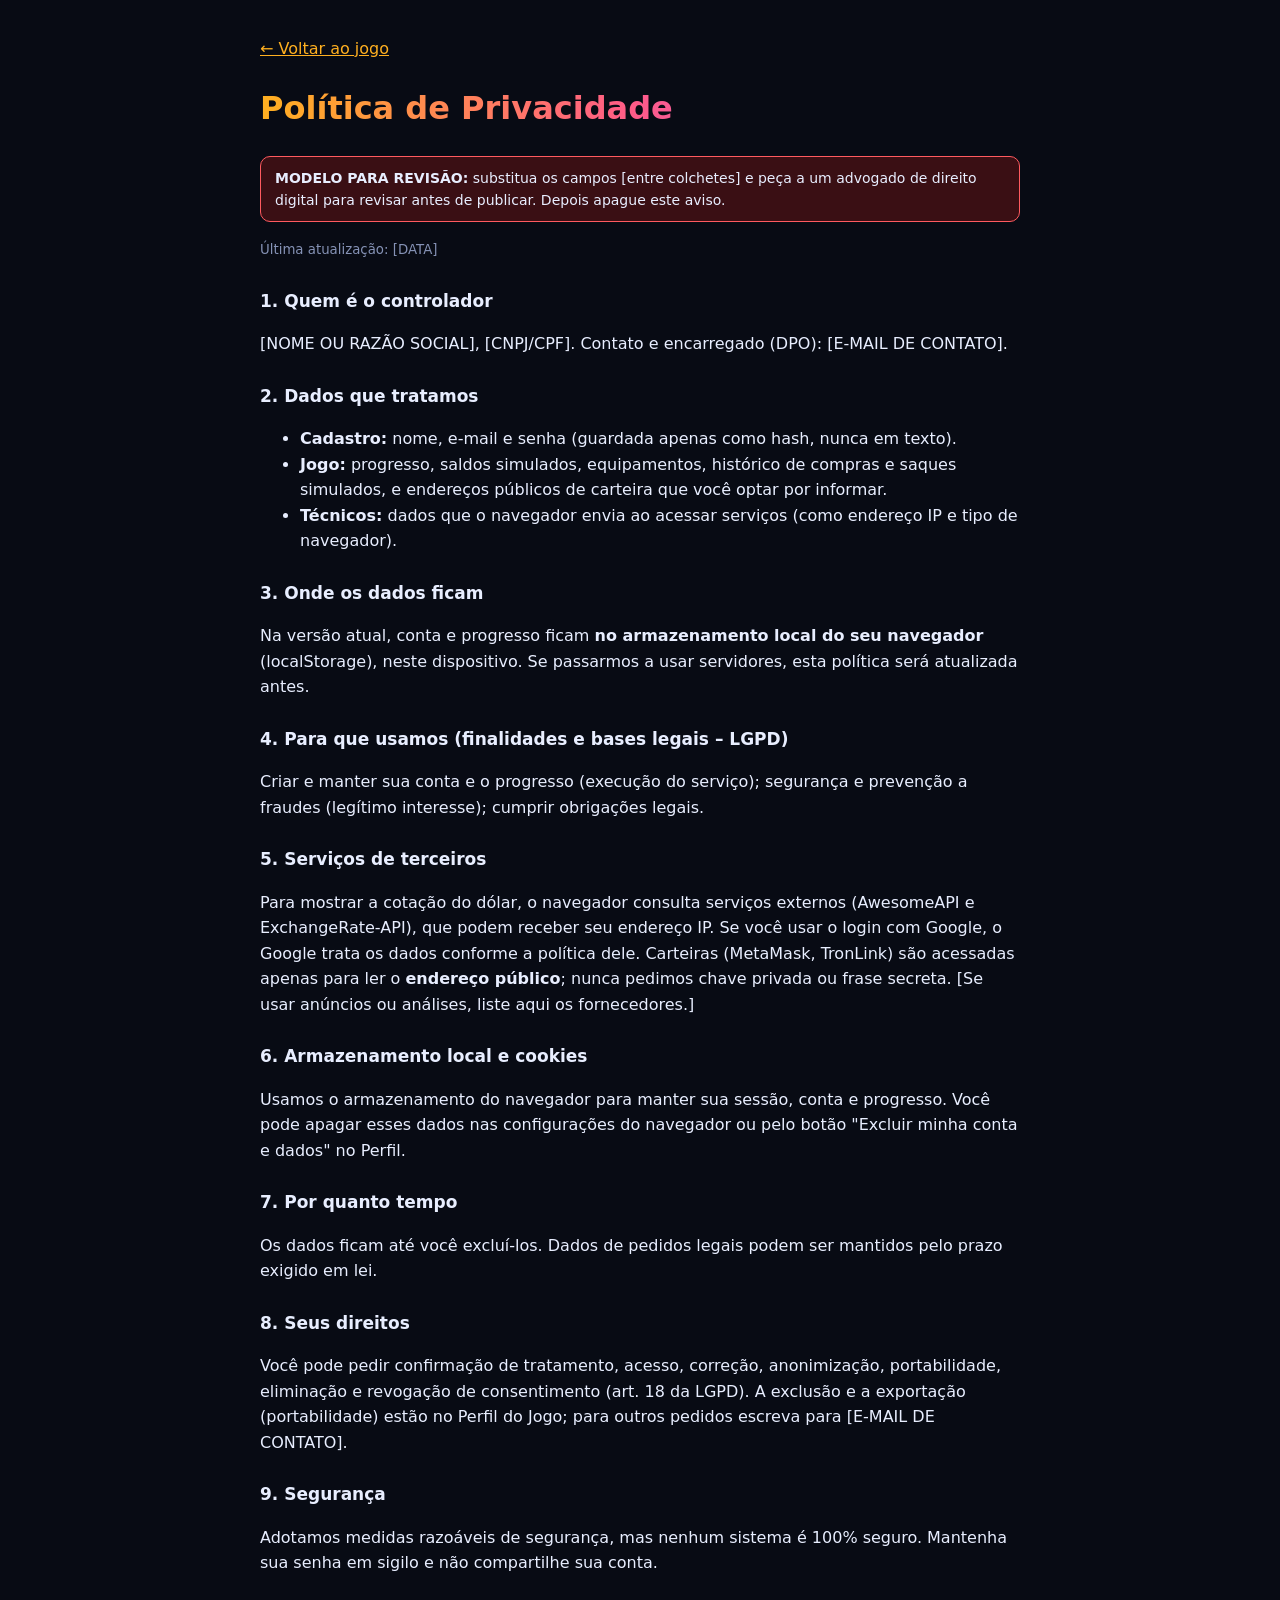
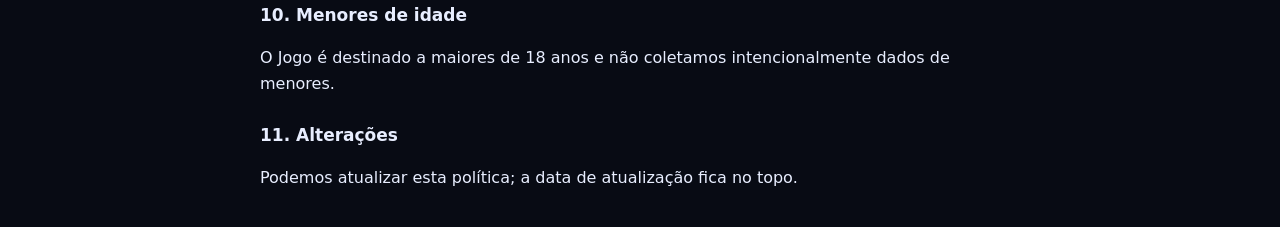
==== privacidade.html @ dc69fd48 "Primeira publicação do CryptoMiner Tycoon" ====
<!DOCTYPE html><html lang="pt-BR"><head><meta charset="utf-8"><meta name="viewport" content="width=device-width,initial-scale=1"><title>Política de Privacidade · CryptoMiner</title><style>body{font-family:system-ui,sans-serif;background:#080b14;color:#e8eeff;max-width:760px;margin:0 auto;padding:20px;line-height:1.6}h1{background:linear-gradient(90deg,#ffb020,#ff5a8a,#a478ff);-webkit-background-clip:text;background-clip:text;color:transparent}h2{font-size:17px;margin-top:26px}a{color:#ffb020}.rev{background:#3a0f14;border:1px solid #ff5a5f;border-radius:10px;padding:10px 14px;font-size:14px}small{color:#8592b5}</style></head><body><p><a href="index.html">← Voltar ao jogo</a></p><h1>Política de Privacidade</h1><p class="rev"><b>MODELO PARA REVISÃO:</b> substitua os campos [entre colchetes] e peça a um advogado de direito digital para revisar antes de publicar. Depois apague este aviso.</p><small>Última atualização: [DATA]</small>
<h2>1. Quem é o controlador</h2><p>[NOME OU RAZÃO SOCIAL], [CNPJ/CPF]. Contato e encarregado (DPO): [E-MAIL DE CONTATO].</p>
<h2>2. Dados que tratamos</h2><ul><li><b>Cadastro:</b> nome, e-mail e senha (guardada apenas como hash, nunca em texto).</li><li><b>Jogo:</b> progresso, saldos simulados, equipamentos, histórico de compras e saques simulados, e endereços públicos de carteira que você optar por informar.</li><li><b>Técnicos:</b> dados que o navegador envia ao acessar serviços (como endereço IP e tipo de navegador).</li></ul>
<h2>3. Onde os dados ficam</h2><p>Na versão atual, conta e progresso ficam <b>no armazenamento local do seu navegador</b> (localStorage), neste dispositivo. Se passarmos a usar servidores, esta política será atualizada antes.</p>
<h2>4. Para que usamos (finalidades e bases legais – LGPD)</h2><p>Criar e manter sua conta e o progresso (execução do serviço); segurança e prevenção a fraudes (legítimo interesse); cumprir obrigações legais.</p>
<h2>5. Serviços de terceiros</h2><p>Para mostrar a cotação do dólar, o navegador consulta serviços externos (AwesomeAPI e ExchangeRate-API), que podem receber seu endereço IP. Se você usar o login com Google, o Google trata os dados conforme a política dele. Carteiras (MetaMask, TronLink) são acessadas apenas para ler o <b>endereço público</b>; nunca pedimos chave privada ou frase secreta. [Se usar anúncios ou análises, liste aqui os fornecedores.]</p>
<h2>6. Armazenamento local e cookies</h2><p>Usamos o armazenamento do navegador para manter sua sessão, conta e progresso. Você pode apagar esses dados nas configurações do navegador ou pelo botão "Excluir minha conta e dados" no Perfil.</p>
<h2>7. Por quanto tempo</h2><p>Os dados ficam até você excluí-los. Dados de pedidos legais podem ser mantidos pelo prazo exigido em lei.</p>
<h2>8. Seus direitos</h2><p>Você pode pedir confirmação de tratamento, acesso, correção, anonimização, portabilidade, eliminação e revogação de consentimento (art. 18 da LGPD). A exclusão e a exportação (portabilidade) estão no Perfil do Jogo; para outros pedidos escreva para [E-MAIL DE CONTATO].</p>
<h2>9. Segurança</h2><p>Adotamos medidas razoáveis de segurança, mas nenhum sistema é 100% seguro. Mantenha sua senha em sigilo e não compartilhe sua conta.</p>
<h2>10. Menores de idade</h2><p>O Jogo é destinado a maiores de 18 anos e não coletamos intencionalmente dados de menores.</p>
<h2>11. Alterações</h2><p>Podemos atualizar esta política; a data de atualização fica no topo.</p>
</body></html>
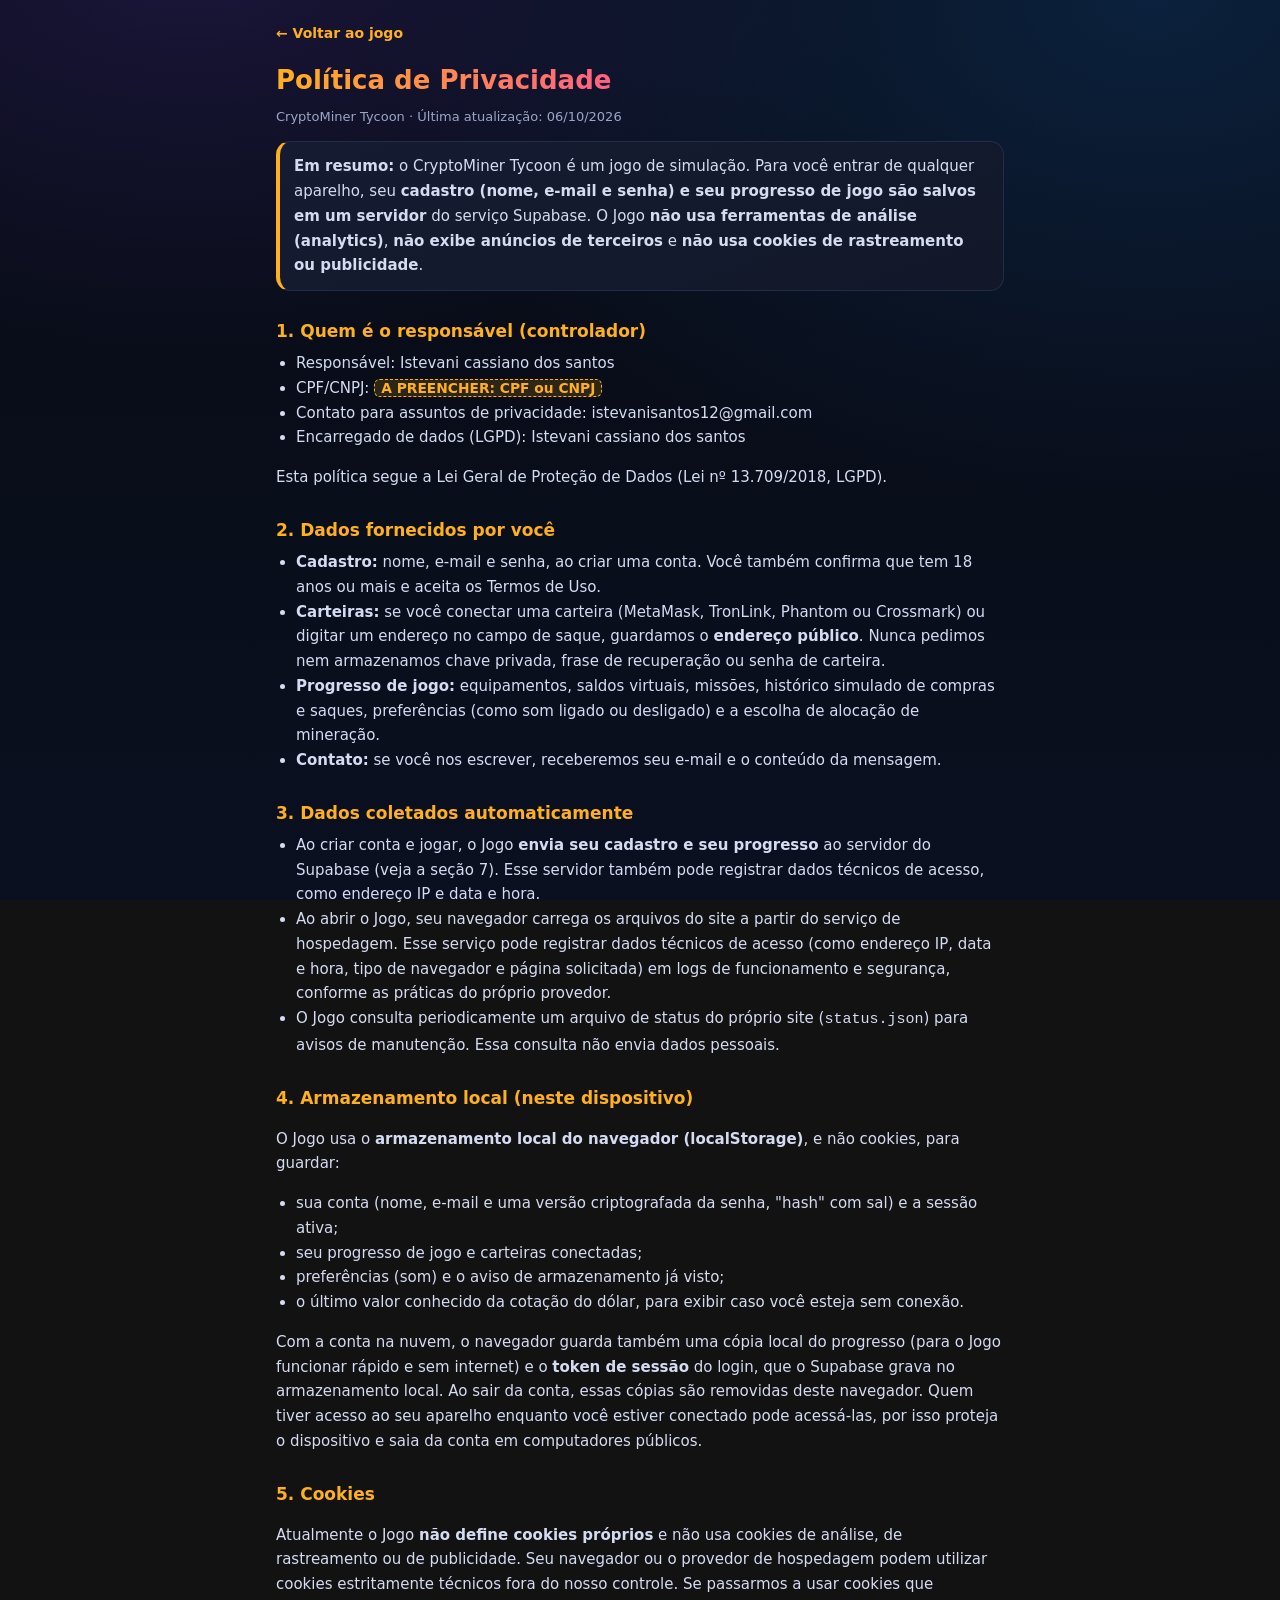
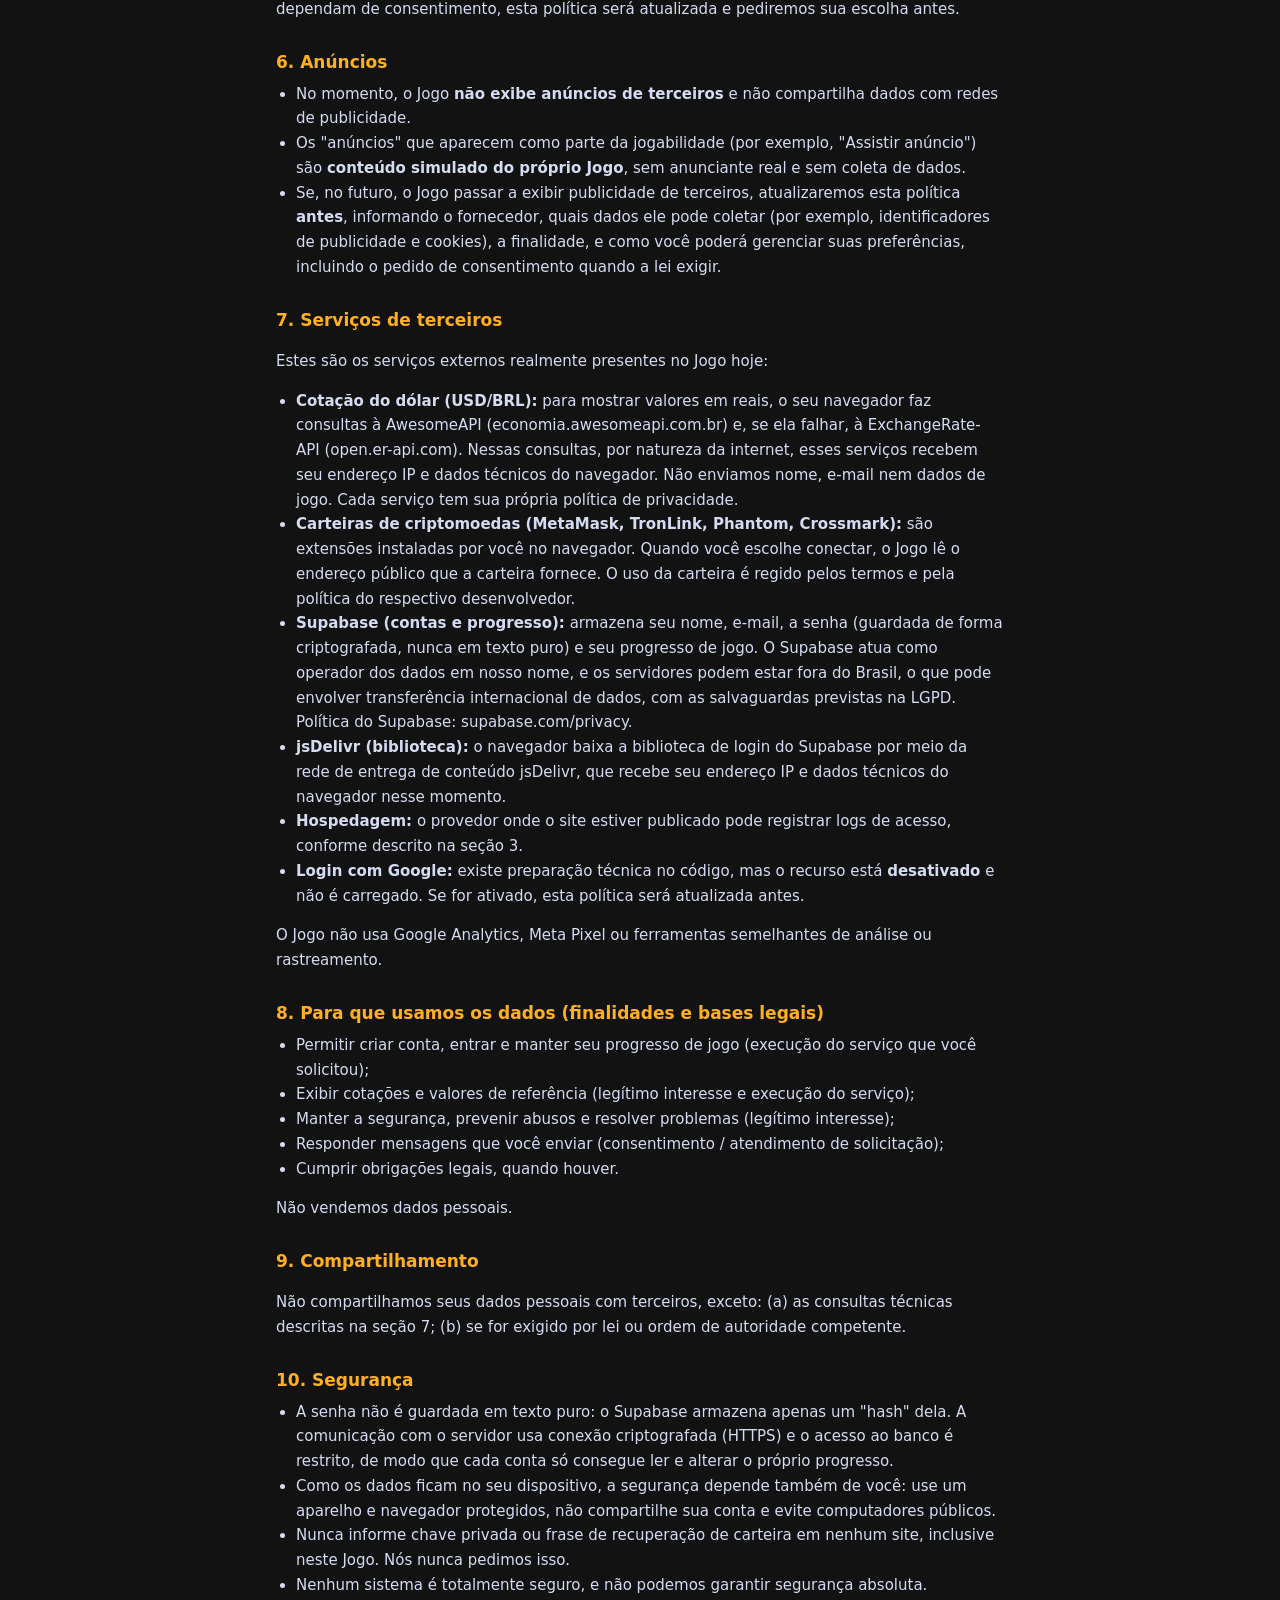
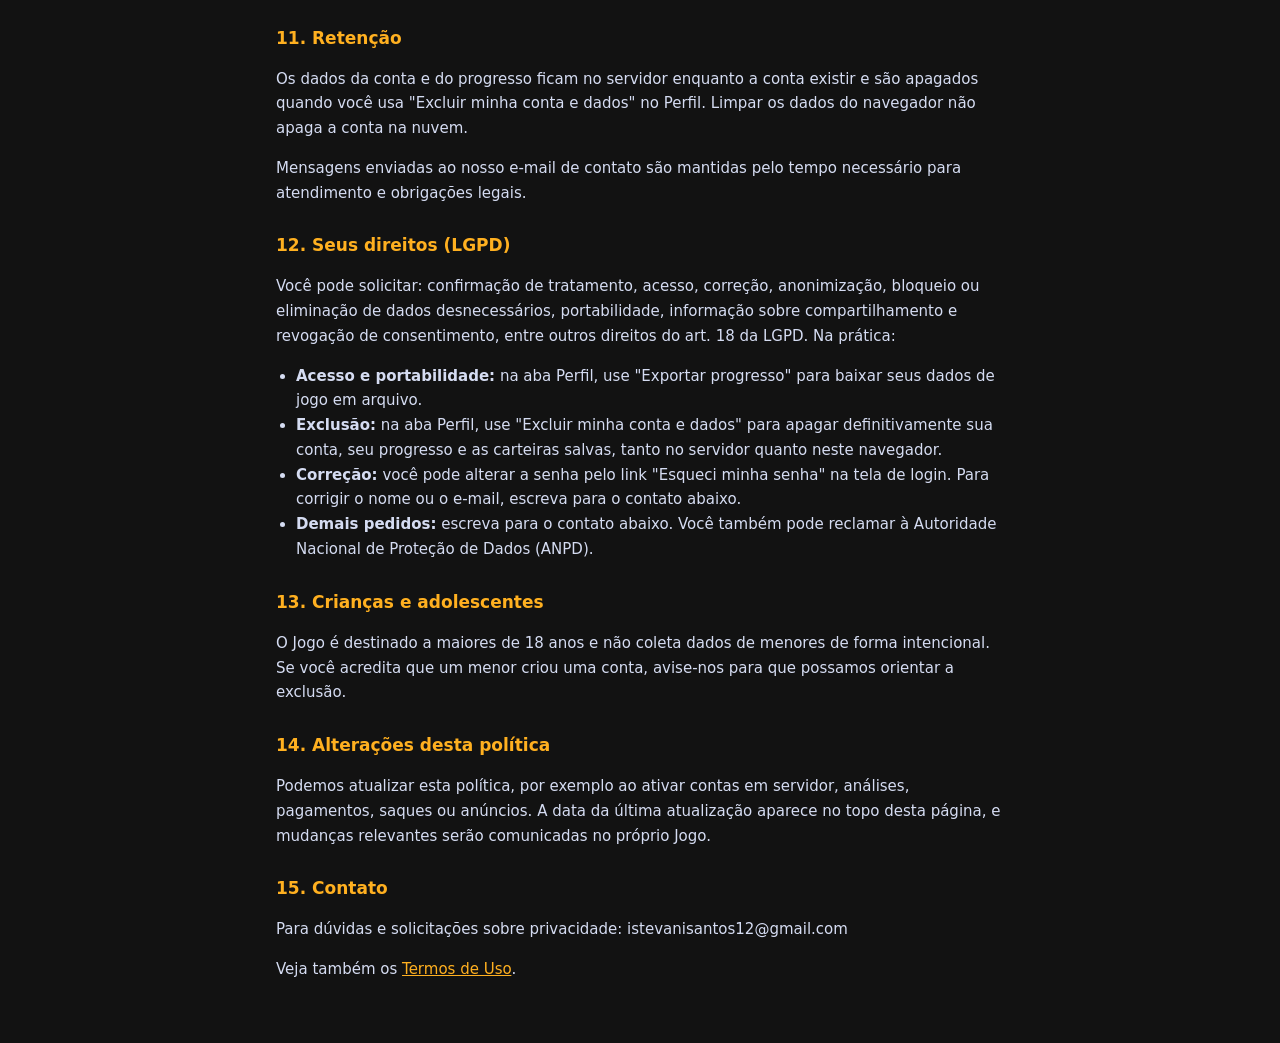
==== commit 11664f8c: "Salvar contas na nuvem" ====
--- a/privacidade.html
+++ b/privacidade.html
@@ -1,13 +1,148 @@
-<!DOCTYPE html><html lang="pt-BR"><head><meta charset="utf-8"><meta name="viewport" content="width=device-width,initial-scale=1"><title>Política de Privacidade · CryptoMiner</title><style>body{font-family:system-ui,sans-serif;background:#080b14;color:#e8eeff;max-width:760px;margin:0 auto;padding:20px;line-height:1.6}h1{background:linear-gradient(90deg,#ffb020,#ff5a8a,#a478ff);-webkit-background-clip:text;background-clip:text;color:transparent}h2{font-size:17px;margin-top:26px}a{color:#ffb020}.rev{background:#3a0f14;border:1px solid #ff5a5f;border-radius:10px;padding:10px 14px;font-size:14px}small{color:#8592b5}</style></head><body><p><a href="index.html">← Voltar ao jogo</a></p><h1>Política de Privacidade</h1><p class="rev"><b>MODELO PARA REVISÃO:</b> substitua os campos [entre colchetes] e peça a um advogado de direito digital para revisar antes de publicar. Depois apague este aviso.</p><small>Última atualização: [DATA]</small>
-<h2>1. Quem é o controlador</h2><p>[NOME OU RAZÃO SOCIAL], [CNPJ/CPF]. Contato e encarregado (DPO): [E-MAIL DE CONTATO].</p>
-<h2>2. Dados que tratamos</h2><ul><li><b>Cadastro:</b> nome, e-mail e senha (guardada apenas como hash, nunca em texto).</li><li><b>Jogo:</b> progresso, saldos simulados, equipamentos, histórico de compras e saques simulados, e endereços públicos de carteira que você optar por informar.</li><li><b>Técnicos:</b> dados que o navegador envia ao acessar serviços (como endereço IP e tipo de navegador).</li></ul>
-<h2>3. Onde os dados ficam</h2><p>Na versão atual, conta e progresso ficam <b>no armazenamento local do seu navegador</b> (localStorage), neste dispositivo. Se passarmos a usar servidores, esta política será atualizada antes.</p>
-<h2>4. Para que usamos (finalidades e bases legais – LGPD)</h2><p>Criar e manter sua conta e o progresso (execução do serviço); segurança e prevenção a fraudes (legítimo interesse); cumprir obrigações legais.</p>
-<h2>5. Serviços de terceiros</h2><p>Para mostrar a cotação do dólar, o navegador consulta serviços externos (AwesomeAPI e ExchangeRate-API), que podem receber seu endereço IP. Se você usar o login com Google, o Google trata os dados conforme a política dele. Carteiras (MetaMask, TronLink) são acessadas apenas para ler o <b>endereço público</b>; nunca pedimos chave privada ou frase secreta. [Se usar anúncios ou análises, liste aqui os fornecedores.]</p>
-<h2>6. Armazenamento local e cookies</h2><p>Usamos o armazenamento do navegador para manter sua sessão, conta e progresso. Você pode apagar esses dados nas configurações do navegador ou pelo botão "Excluir minha conta e dados" no Perfil.</p>
-<h2>7. Por quanto tempo</h2><p>Os dados ficam até você excluí-los. Dados de pedidos legais podem ser mantidos pelo prazo exigido em lei.</p>
-<h2>8. Seus direitos</h2><p>Você pode pedir confirmação de tratamento, acesso, correção, anonimização, portabilidade, eliminação e revogação de consentimento (art. 18 da LGPD). A exclusão e a exportação (portabilidade) estão no Perfil do Jogo; para outros pedidos escreva para [E-MAIL DE CONTATO].</p>
-<h2>9. Segurança</h2><p>Adotamos medidas razoáveis de segurança, mas nenhum sistema é 100% seguro. Mantenha sua senha em sigilo e não compartilhe sua conta.</p>
-<h2>10. Menores de idade</h2><p>O Jogo é destinado a maiores de 18 anos e não coletamos intencionalmente dados de menores.</p>
-<h2>11. Alterações</h2><p>Podemos atualizar esta política; a data de atualização fica no topo.</p>
-</body></html>+<!DOCTYPE html>
+<html lang="pt-BR">
+<head>
+<meta charset="utf-8">
+<meta name="viewport" content="width=device-width, initial-scale=1, viewport-fit=cover">
+<title>Política de Privacidade · CryptoMiner Tycoon</title>
+<meta name="description" content="Política de Privacidade do CryptoMiner Tycoon: quais dados são usados, onde ficam armazenados, serviços de terceiros, anúncios e seus direitos.">
+<meta name="robots" content="index,follow">
+<meta name="theme-color" content="#080b14">
+<link rel="icon" href="icon.svg" type="image/svg+xml">
+<style>
+:root{color-scheme:dark;--bg:#080b14;--card:#121829;--line:#222c47;--tx:#e8eeff;--mu:#9aa6c7;--ac:#ffb020}
+*{box-sizing:border-box}
+body{margin:0;color:var(--tx);font-family:system-ui,-apple-system,Segoe UI,sans-serif;line-height:1.65;background:radial-gradient(700px 400px at 15% -5%,#2a1f5c88,transparent),radial-gradient(800px 500px at 90% 0%,#0f3a6b77,transparent),linear-gradient(#080b14,#0a1020);background-attachment:fixed}
+.w{max-width:760px;margin:0 auto;padding:max(16px,env(safe-area-inset-top)) 16px 48px}
+.back{display:inline-block;margin:6px 0 14px;color:var(--ac);text-decoration:none;font-size:14px;font-weight:700}
+h1{font-size:26px;margin:0 0 4px;background:linear-gradient(90deg,#ffb020,#ff5a8a,#a478ff);-webkit-background-clip:text;background-clip:text;color:transparent}
+h2{font-size:17px;margin:26px 0 6px;color:var(--ac)}
+p,li{font-size:15px;color:#d5dcf2;overflow-wrap:anywhere}
+ul{padding-left:20px;margin:6px 0}
+.meta{color:var(--mu);font-size:13px;margin:0 0 14px}
+.box{background:linear-gradient(160deg,#151c32,var(--card));border:1px solid var(--line);border-left:4px solid var(--ac);border-radius:14px;padding:12px 14px;margin:14px 0}
+.box p{margin:0}
+.pend{background:#ffb02026;color:var(--ac);border:1px dashed var(--ac);border-radius:6px;padding:0 6px;font-weight:700;font-size:.92em}
+a{color:var(--ac)}
+.hide{display:none}
+</style>
+</head>
+<body>
+<div class="w">
+<a class="back" href="./">← Voltar ao jogo</a>
+<h1>Política de Privacidade</h1>
+<p class="meta">CryptoMiner Tycoon · Última atualização: <span data-site="ATUALIZADO" class="pend">A PREENCHER: data</span></p>
+
+<div class="box" data-cloud="off"><p><b>Em resumo:</b> o CryptoMiner Tycoon é um jogo de simulação. Hoje ele <b>não tem servidor próprio de contas</b>: seu cadastro e progresso ficam salvos no <b>seu navegador</b>. O Jogo <b>não usa ferramentas de análise (analytics)</b>, <b>não exibe anúncios de terceiros</b> e <b>não usa cookies de rastreamento ou publicidade</b>.</p></div>
+<div class="box" data-cloud="on"><p><b>Em resumo:</b> o CryptoMiner Tycoon é um jogo de simulação. Para você entrar de qualquer aparelho, seu <b>cadastro (nome, e-mail e senha) e seu progresso de jogo são salvos em um servidor</b> do serviço Supabase. O Jogo <b>não usa ferramentas de análise (analytics)</b>, <b>não exibe anúncios de terceiros</b> e <b>não usa cookies de rastreamento ou publicidade</b>.</p></div>
+
+<h2>1. Quem é o responsável (controlador)</h2>
+<ul>
+<li>Responsável: <span data-site="NOME_RESPONSAVEL" class="pend">A PREENCHER: nome completo ou razão social</span></li>
+<li>CPF/CNPJ: <span data-site="DOCUMENTO" class="pend">A PREENCHER: CPF ou CNPJ</span></li>
+<li>Contato para assuntos de privacidade: <span data-site="EMAIL_CONTATO" class="pend">A PREENCHER: e-mail de contato</span></li>
+<li id="enc" class="hide">Encarregado de dados (LGPD): <span data-site="ENCARREGADO"></span></li>
+</ul>
+<p>Esta política segue a Lei Geral de Proteção de Dados (Lei nº 13.709/2018, LGPD).</p>
+
+<h2>2. Dados fornecidos por você</h2>
+<ul>
+<li><b>Cadastro:</b> nome, e-mail e senha, ao criar uma conta. Você também confirma que tem 18 anos ou mais e aceita os Termos de Uso.</li>
+<li><b>Carteiras:</b> se você conectar uma carteira (MetaMask, TronLink, Phantom ou Crossmark) ou digitar um endereço no campo de saque, guardamos o <b>endereço público</b>. Nunca pedimos nem armazenamos chave privada, frase de recuperação ou senha de carteira.</li>
+<li><b>Progresso de jogo:</b> equipamentos, saldos virtuais, missões, histórico simulado de compras e saques, preferências (como som ligado ou desligado) e a escolha de alocação de mineração.</li>
+<li><b>Contato:</b> se você nos escrever, receberemos seu e-mail e o conteúdo da mensagem.</li>
+</ul>
+
+<h2>3. Dados coletados automaticamente</h2>
+<ul>
+<li data-cloud="off">O Jogo <b>não envia</b> seu cadastro nem seu progresso para nenhum servidor nosso.</li>
+<li data-cloud="on">Ao criar conta e jogar, o Jogo <b>envia seu cadastro e seu progresso</b> ao servidor do Supabase (veja a seção 7). Esse servidor também pode registrar dados técnicos de acesso, como endereço IP e data e hora.</li>
+<li>Ao abrir o Jogo, seu navegador carrega os arquivos do site a partir do serviço de hospedagem. Esse serviço pode registrar dados técnicos de acesso (como endereço IP, data e hora, tipo de navegador e página solicitada) em logs de funcionamento e segurança, conforme as práticas do próprio provedor.</li>
+<li>O Jogo consulta periodicamente um arquivo de status do próprio site (<code>status.json</code>) para avisos de manutenção. Essa consulta não envia dados pessoais.</li>
+</ul>
+
+<h2>4. Armazenamento local (neste dispositivo)</h2>
+<p>O Jogo usa o <b>armazenamento local do navegador (localStorage)</b>, e não cookies, para guardar:</p>
+<ul>
+<li>sua conta (nome, e-mail e uma versão criptografada da senha, "hash" com sal) e a sessão ativa;</li>
+<li>seu progresso de jogo e carteiras conectadas;</li>
+<li>preferências (som) e o aviso de armazenamento já visto;</li>
+<li>o último valor conhecido da cotação do dólar, para exibir caso você esteja sem conexão.</li>
+</ul>
+<p data-cloud="off">Esses dados ficam somente no seu navegador e dispositivo. Eles podem ser apagados por você a qualquer momento (veja a seção Seus direitos). Quem tiver acesso ao seu aparelho e navegador pode acessá-los, por isso proteja o dispositivo.</p>
+<p data-cloud="on">Com a conta na nuvem, o navegador guarda também uma cópia local do progresso (para o Jogo funcionar rápido e sem internet) e o <b>token de sessão</b> do login, que o Supabase grava no armazenamento local. Ao sair da conta, essas cópias são removidas deste navegador. Quem tiver acesso ao seu aparelho enquanto você estiver conectado pode acessá-las, por isso proteja o dispositivo e saia da conta em computadores públicos.</p>
+
+<h2>5. Cookies</h2>
+<p>Atualmente o Jogo <b>não define cookies próprios</b> e não usa cookies de análise, de rastreamento ou de publicidade. Seu navegador ou o provedor de hospedagem podem utilizar cookies estritamente técnicos fora do nosso controle. Se passarmos a usar cookies que dependam de consentimento, esta política será atualizada e pediremos sua escolha antes.</p>
+
+<h2>6. Anúncios</h2>
+<ul>
+<li>No momento, o Jogo <b>não exibe anúncios de terceiros</b> e não compartilha dados com redes de publicidade.</li>
+<li>Os "anúncios" que aparecem como parte da jogabilidade (por exemplo, "Assistir anúncio") são <b>conteúdo simulado do próprio Jogo</b>, sem anunciante real e sem coleta de dados.</li>
+<li>Se, no futuro, o Jogo passar a exibir publicidade de terceiros, atualizaremos esta política <b>antes</b>, informando o fornecedor, quais dados ele pode coletar (por exemplo, identificadores de publicidade e cookies), a finalidade, e como você poderá gerenciar suas preferências, incluindo o pedido de consentimento quando a lei exigir.</li>
+</ul>
+
+<h2>7. Serviços de terceiros</h2>
+<p>Estes são os serviços externos realmente presentes no Jogo hoje:</p>
+<ul>
+<li><b>Cotação do dólar (USD/BRL):</b> para mostrar valores em reais, o seu navegador faz consultas à AwesomeAPI (economia.awesomeapi.com.br) e, se ela falhar, à ExchangeRate-API (open.er-api.com). Nessas consultas, por natureza da internet, esses serviços recebem seu endereço IP e dados técnicos do navegador. Não enviamos nome, e-mail nem dados de jogo. Cada serviço tem sua própria política de privacidade.</li>
+<li><b>Carteiras de criptomoedas (MetaMask, TronLink, Phantom, Crossmark):</b> são extensões instaladas por você no navegador. Quando você escolhe conectar, o Jogo lê o endereço público que a carteira fornece. O uso da carteira é regido pelos termos e pela política do respectivo desenvolvedor.</li>
+<li data-cloud="on"><b>Supabase (contas e progresso):</b> armazena seu nome, e-mail, a senha (guardada de forma criptografada, nunca em texto puro) e seu progresso de jogo. O Supabase atua como operador dos dados em nosso nome, e os servidores podem estar fora do Brasil, o que pode envolver transferência internacional de dados, com as salvaguardas previstas na LGPD. Política do Supabase: supabase.com/privacy.</li>
+<li data-cloud="on"><b>jsDelivr (biblioteca):</b> o navegador baixa a biblioteca de login do Supabase por meio da rede de entrega de conteúdo jsDelivr, que recebe seu endereço IP e dados técnicos do navegador nesse momento.</li>
+<li><b>Hospedagem:</b> o provedor onde o site estiver publicado pode registrar logs de acesso, conforme descrito na seção 3.</li>
+<li><b>Login com Google:</b> existe preparação técnica no código, mas o recurso está <b>desativado</b> e não é carregado. Se for ativado, esta política será atualizada antes.</li>
+</ul>
+<p>O Jogo não usa Google Analytics, Meta Pixel ou ferramentas semelhantes de análise ou rastreamento.</p>
+
+<h2>8. Para que usamos os dados (finalidades e bases legais)</h2>
+<ul>
+<li>Permitir criar conta, entrar e manter seu progresso de jogo (execução do serviço que você solicitou);</li>
+<li>Exibir cotações e valores de referência (legítimo interesse e execução do serviço);</li>
+<li>Manter a segurança, prevenir abusos e resolver problemas (legítimo interesse);</li>
+<li>Responder mensagens que você enviar (consentimento / atendimento de solicitação);</li>
+<li>Cumprir obrigações legais, quando houver.</li>
+</ul>
+<p>Não vendemos dados pessoais.</p>
+
+<h2>9. Compartilhamento</h2>
+<p>Não compartilhamos seus dados pessoais com terceiros, exceto: (a) as consultas técnicas descritas na seção 7; (b) se for exigido por lei ou ordem de autoridade competente.</p>
+
+<h2>10. Segurança</h2>
+<ul>
+<li data-cloud="off">A senha não é guardada em texto puro: o Jogo armazena apenas um "hash" com sal, calculado no seu navegador.</li>
+<li data-cloud="on">A senha não é guardada em texto puro: o Supabase armazena apenas um "hash" dela. A comunicação com o servidor usa conexão criptografada (HTTPS) e o acesso ao banco é restrito, de modo que cada conta só consegue ler e alterar o próprio progresso.</li>
+<li>Como os dados ficam no seu dispositivo, a segurança depende também de você: use um aparelho e navegador protegidos, não compartilhe sua conta e evite computadores públicos.</li>
+<li>Nunca informe chave privada ou frase de recuperação de carteira em nenhum site, inclusive neste Jogo. Nós nunca pedimos isso.</li>
+<li>Nenhum sistema é totalmente seguro, e não podemos garantir segurança absoluta.</li>
+</ul>
+
+<h2>11. Retenção</h2>
+<p data-cloud="off">Como os dados ficam no seu navegador, eles permanecem até você apagá-los (pela função de exclusão no Perfil ou limpando os dados do navegador).</p>
+<p data-cloud="on">Os dados da conta e do progresso ficam no servidor enquanto a conta existir e são apagados quando você usa "Excluir minha conta e dados" no Perfil. Limpar os dados do navegador não apaga a conta na nuvem.</p>
+<p>Mensagens enviadas ao nosso e-mail de contato são mantidas pelo tempo necessário para atendimento e obrigações legais.</p>
+
+<h2>12. Seus direitos (LGPD)</h2>
+<p>Você pode solicitar: confirmação de tratamento, acesso, correção, anonimização, bloqueio ou eliminação de dados desnecessários, portabilidade, informação sobre compartilhamento e revogação de consentimento, entre outros direitos do art. 18 da LGPD. Na prática:</p>
+<ul>
+<li><b>Acesso e portabilidade:</b> na aba Perfil, use "Exportar progresso" para baixar seus dados de jogo em arquivo.</li>
+<li data-cloud="off"><b>Exclusão:</b> na aba Perfil, use "Excluir minha conta e dados" para apagar definitivamente conta, progresso e carteiras salvas neste navegador.</li>
+<li data-cloud="on"><b>Exclusão:</b> na aba Perfil, use "Excluir minha conta e dados" para apagar definitivamente sua conta, seu progresso e as carteiras salvas, tanto no servidor quanto neste navegador.</li>
+<li data-cloud="on"><b>Correção:</b> você pode alterar a senha pelo link "Esqueci minha senha" na tela de login. Para corrigir o nome ou o e-mail, escreva para o contato abaixo.</li>
+<li><b>Demais pedidos:</b> escreva para o contato abaixo. Você também pode reclamar à Autoridade Nacional de Proteção de Dados (ANPD).</li>
+</ul>
+
+<h2>13. Crianças e adolescentes</h2>
+<p>O Jogo é destinado a maiores de 18 anos e não coleta dados de menores de forma intencional. Se você acredita que um menor criou uma conta, avise-nos para que possamos orientar a exclusão.</p>
+
+<h2>14. Alterações desta política</h2>
+<p>Podemos atualizar esta política, por exemplo ao ativar contas em servidor, análises, pagamentos, saques ou anúncios. A data da última atualização aparece no topo desta página, e mudanças relevantes serão comunicadas no próprio Jogo.</p>
+
+<h2>15. Contato</h2>
+<p>Para dúvidas e solicitações sobre privacidade: <span data-site="EMAIL_CONTATO" class="pend">A PREENCHER: e-mail de contato</span></p>
+<p>Veja também os <a href="termos.html">Termos de Uso</a>.</p>
+</div>
+<script src="config-site.js"></script>
+<script>
+(function(){var S=window.SITE||{},ON=!!(S.SUPABASE_URL&&S.SUPABASE_ANON_KEY);document.querySelectorAll('[data-cloud]').forEach(function(el){if((el.getAttribute('data-cloud')==='on')!==ON)el.style.display='none'});document.querySelectorAll('[data-site]').forEach(function(el){var v=S[el.getAttribute('data-site')];if(v){el.textContent=v;el.classList.remove('pend')}});if(S.ENCARREGADO){var e=document.getElementById('enc');if(e)e.classList.remove('hide')}})();
+</script>
+</body>
+</html>
